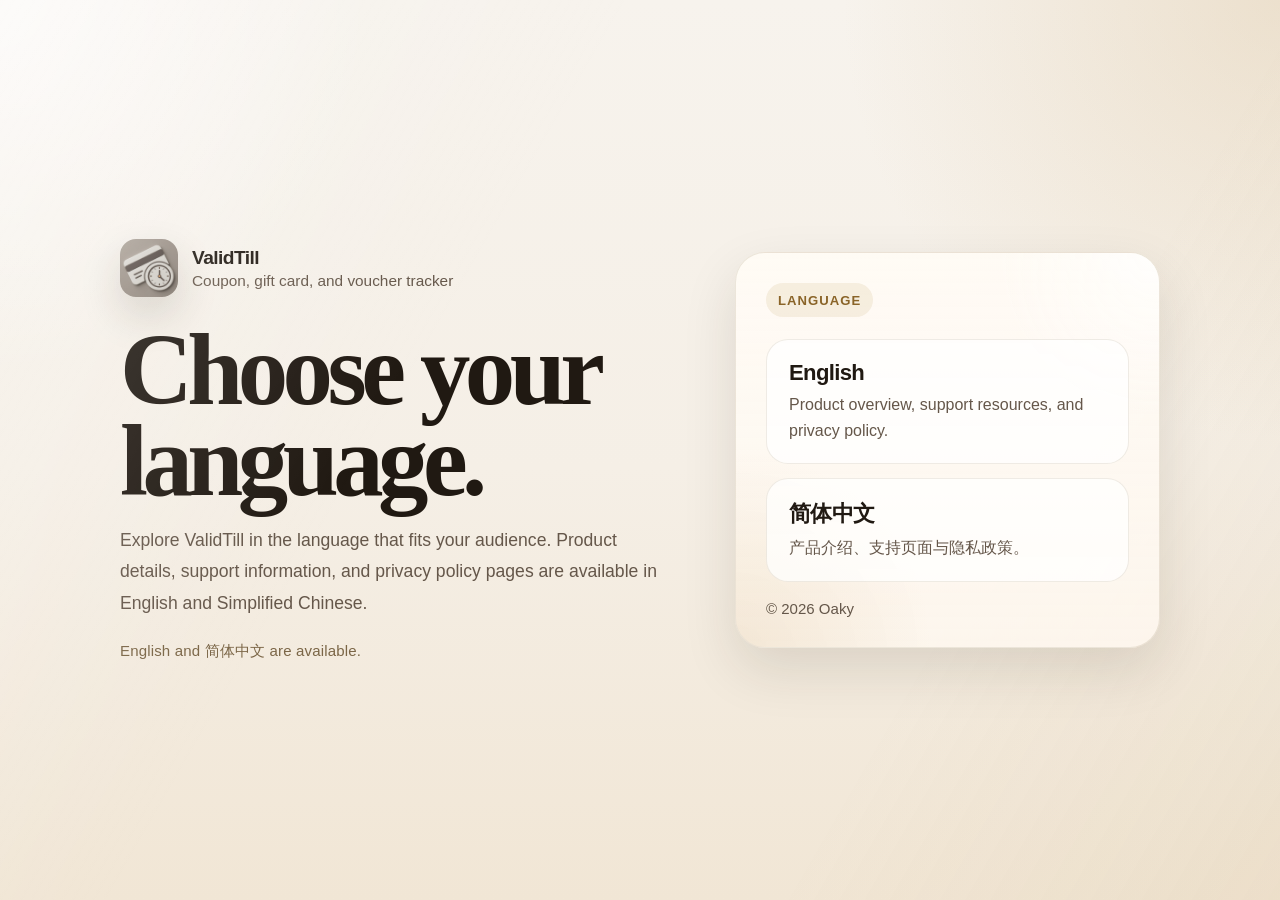
==== index.html @ 7db053ad "add webpage" ====
<!DOCTYPE html>
<html lang="en">
  <head>
    <meta charset="utf-8">
    <meta name="viewport" content="width=device-width, initial-scale=1">
    <title>ValidTill</title>
    <meta
      name="description"
      content="Choose English or Simplified Chinese for ValidTill product, support, and privacy pages."
    >
    <link rel="icon" type="image/png" sizes="32x32" href="assets/favicon-32x32.png">
    <link rel="icon" type="image/png" sizes="16x16" href="assets/favicon-16x16.png">
    <link rel="apple-touch-icon" href="assets/apple-touch-icon.png">
    <link rel="stylesheet" href="assets/styles.css">
    <style>
      .language-gateway {
        min-height: 100vh;
        display: grid;
        place-items: center;
        padding: 32px 20px;
      }

      .gateway-shell {
        width: min(100%, 1040px);
        display: grid;
        grid-template-columns: minmax(0, 1.15fr) minmax(300px, 0.85fr);
        gap: 40px;
        align-items: center;
      }

      .gateway-copy {
        max-width: 560px;
      }

      .gateway-brand {
        display: inline-flex;
        align-items: center;
        gap: 14px;
        margin-bottom: 28px;
      }

      .gateway-brand img {
        width: 58px;
        height: 58px;
        border-radius: 16px;
        box-shadow: 0 18px 42px rgba(42, 31, 16, 0.16);
      }

      .gateway-brand-text {
        display: grid;
        gap: 3px;
      }

      .gateway-brand-text strong {
        font-size: 1.2rem;
        letter-spacing: -0.03em;
      }

      .gateway-brand-text span {
        color: var(--text-muted);
        font-size: 0.96rem;
      }

      .gateway-copy h1 {
        margin: 0 0 18px;
        font-family: var(--font-display);
        font-size: clamp(3.2rem, 8vw, 6.3rem);
        line-height: 0.9;
        letter-spacing: -0.055em;
      }

      .gateway-copy p {
        margin: 0;
        max-width: 34rem;
        color: var(--text-muted);
        font-size: 1.1rem;
        line-height: 1.8;
      }

      .gateway-note {
        margin-top: 22px;
        color: #7b6647;
        font-size: 0.94rem;
        letter-spacing: 0.01em;
      }

      .language-panel {
        position: relative;
        padding: 30px;
        border: 1px solid rgba(123, 98, 62, 0.14);
        border-radius: 30px;
        background: linear-gradient(180deg, rgba(255, 251, 245, 0.95), rgba(255, 248, 240, 0.82));
        box-shadow: 0 22px 54px rgba(42, 31, 16, 0.12);
        overflow: hidden;
      }

      .language-panel::before {
        content: "";
        position: absolute;
        inset: 0;
        pointer-events: none;
        background:
          radial-gradient(circle at top right, rgba(255, 255, 255, 0.72), transparent 28%),
          radial-gradient(circle at bottom left, rgba(183, 139, 66, 0.14), transparent 34%);
      }

      .language-panel-inner {
        position: relative;
        z-index: 1;
      }

      .language-panel-label {
        display: inline-flex;
        align-items: center;
        min-height: 34px;
        padding: 0 12px;
        border-radius: 999px;
        background: rgba(183, 139, 66, 0.12);
        color: #8a6428;
        font-size: 0.82rem;
        font-weight: 700;
        letter-spacing: 0.08em;
        text-transform: uppercase;
      }

      .language-list {
        margin-top: 22px;
        display: grid;
        gap: 14px;
      }

      .language-link {
        display: grid;
        gap: 6px;
        padding: 20px 22px;
        border-radius: 22px;
        background: rgba(255, 255, 255, 0.72);
        border: 1px solid rgba(123, 98, 62, 0.12);
        transition: transform 140ms ease, border-color 140ms ease, background-color 140ms ease, box-shadow 140ms ease;
      }

      .language-link:hover,
      .language-link:focus-visible {
        transform: translateY(-2px);
        border-color: rgba(183, 139, 66, 0.28);
        background: rgba(255, 255, 255, 0.9);
        box-shadow: 0 18px 36px rgba(42, 31, 16, 0.09);
      }

      .language-link strong {
        font-size: 1.38rem;
        letter-spacing: -0.03em;
      }

      .language-link span {
        color: var(--text-muted);
        line-height: 1.6;
      }

      .gateway-footer {
        margin-top: 18px;
        color: var(--text-muted);
        font-size: 0.94rem;
      }

      @media (max-width: 900px) {
        .language-gateway {
          padding: 48px 20px;
        }

        .gateway-shell {
          grid-template-columns: 1fr;
          gap: 28px;
        }

        .gateway-copy h1 {
          font-size: clamp(2.8rem, 16vw, 4.8rem);
        }

        .language-panel {
          padding: 24px;
        }
      }
    </style>
  </head>
  <body>
    <main class="language-gateway">
      <div class="gateway-shell">
        <section class="gateway-copy" aria-labelledby="gateway-title">
          <a class="gateway-brand" href="./" aria-label="ValidTill home">
            <img src="assets/validtill-icon.jpg" alt="ValidTill app icon">
            <div class="gateway-brand-text">
              <strong>ValidTill</strong>
              <span>Coupon, gift card, and voucher tracker</span>
            </div>
          </a>
          <h1 id="gateway-title">Choose your language.</h1>
          <p>
            Explore ValidTill in the language that fits your audience. Product details, support
            information, and privacy policy pages are available in English and Simplified Chinese.
          </p>
          <div class="gateway-note">English and 简体中文 are available.</div>
        </section>

        <section class="language-panel" aria-label="Language selection">
          <div class="language-panel-inner">
            <div class="language-panel-label">Language</div>
            <div class="language-list">
              <a class="language-link" href="en/">
                <strong>English</strong>
                <span>Product overview, support resources, and privacy policy.</span>
              </a>
              <a class="language-link" href="zh/">
                <strong>简体中文</strong>
                <span>产品介绍、支持页面与隐私政策。</span>
              </a>
            </div>
            <div class="gateway-footer">&copy; 2026 Oaky</div>
          </div>
        </section>
      </div>
    </main>
  </body>
</html>
---- assets/styles.css ----
:root {
  --bg: #f5efe6;
  --bg-accent: #efe3d1;
  --surface: rgba(255, 251, 245, 0.84);
  --surface-strong: rgba(255, 251, 245, 0.94);
  --border: rgba(123, 98, 62, 0.18);
  --text: #201912;
  --text-muted: #65574a;
  --gold: #b78b42;
  --gold-soft: #d8c09a;
  --shadow: 0 18px 48px rgba(42, 31, 16, 0.12);
  --radius-lg: 28px;
  --radius-md: 18px;
  --radius-sm: 12px;
  --content-width: 1120px;
  --nav-height: 78px;
  --font-sans: "Avenir Next", "Helvetica Neue", "Segoe UI", sans-serif;
  --font-display: "Iowan Old Style", "Palatino Linotype", "Book Antiqua", serif;
}

* {
  box-sizing: border-box;
}

html {
  scroll-behavior: smooth;
}

body {
  margin: 0;
  min-height: 100vh;
  color: var(--text);
  font-family: var(--font-sans);
  background:
    radial-gradient(circle at top right, rgba(215, 188, 145, 0.34), transparent 28%),
    radial-gradient(circle at top left, rgba(255, 255, 255, 0.62), transparent 24%),
    linear-gradient(180deg, #f7f3ed 0%, var(--bg) 52%, #f1e6d5 100%);
}

body::before {
  content: "";
  position: fixed;
  inset: 0;
  pointer-events: none;
  background:
    linear-gradient(120deg, rgba(255, 255, 255, 0.24), transparent 35%),
    linear-gradient(300deg, rgba(183, 139, 66, 0.08), transparent 28%);
}

a {
  color: inherit;
  text-decoration: none;
}

img {
  max-width: 100%;
  display: block;
}

.page-shell {
  width: min(calc(100% - 32px), var(--content-width));
  margin: 0 auto;
}

.site-header {
  position: sticky;
  top: 0;
  z-index: 20;
  backdrop-filter: blur(20px);
  background: rgba(247, 243, 237, 0.72);
  border-bottom: 1px solid rgba(123, 98, 62, 0.08);
}

.site-header__inner {
  width: min(calc(100% - 32px), var(--content-width));
  min-height: var(--nav-height);
  margin: 0 auto;
  display: flex;
  align-items: center;
  justify-content: space-between;
  gap: 16px;
}

.brand {
  display: inline-flex;
  align-items: center;
  gap: 14px;
  min-width: 0;
}

.brand__icon {
  width: 46px;
  height: 46px;
  border-radius: 12px;
  box-shadow: 0 10px 28px rgba(42, 31, 16, 0.16);
}

.brand__wordmark {
  display: flex;
  flex-direction: column;
  gap: 2px;
}

.brand__name {
  font-size: 1.1rem;
  font-weight: 700;
  letter-spacing: -0.02em;
}

.brand__tag {
  color: var(--text-muted);
  font-size: 0.9rem;
}

.header-links {
  display: flex;
  flex-wrap: wrap;
  align-items: center;
  justify-content: flex-end;
  gap: 10px;
}

.header-links a {
  padding: 10px 14px;
  border-radius: 999px;
  color: var(--text-muted);
  transition: background-color 120ms ease, color 120ms ease, transform 120ms ease;
}

.header-links a:hover,
.header-links a:focus-visible {
  background: rgba(255, 255, 255, 0.72);
  color: var(--text);
  transform: translateY(-1px);
}

.header-links .is-active {
  background: rgba(183, 139, 66, 0.14);
  color: var(--text);
}

.main {
  padding: 42px 0 72px;
}

.hero {
  display: grid;
  grid-template-columns: minmax(0, 1.15fr) minmax(300px, 0.85fr);
  gap: 28px;
  align-items: stretch;
  margin-bottom: 28px;
}

.panel {
  background: linear-gradient(180deg, var(--surface-strong), var(--surface));
  border: 1px solid var(--border);
  border-radius: var(--radius-lg);
  box-shadow: var(--shadow);
}

.hero__content {
  padding: 42px;
}

.eyebrow {
  display: inline-flex;
  align-items: center;
  gap: 8px;
  padding: 8px 12px;
  border-radius: 999px;
  background: rgba(183, 139, 66, 0.12);
  color: #8a6428;
  font-size: 0.86rem;
  font-weight: 700;
  letter-spacing: 0.04em;
  text-transform: uppercase;
}

.hero h1,
.section-header h1,
.section-header h2 {
  margin: 18px 0 14px;
  font-family: var(--font-display);
  font-size: clamp(2.3rem, 5vw, 4.2rem);
  line-height: 0.95;
  letter-spacing: -0.04em;
}

.hero p,
.section-header p,
.card p,
.faq p,
.policy p,
.policy li,
.support-list li {
  color: var(--text-muted);
  font-size: 1.05rem;
  line-height: 1.72;
}

.hero-actions,
.link-grid {
  display: flex;
  flex-wrap: wrap;
  gap: 12px;
  margin-top: 28px;
}

.button-link,
.ghost-link {
  display: inline-flex;
  align-items: center;
  justify-content: center;
  gap: 8px;
  min-height: 48px;
  padding: 0 18px;
  border-radius: 999px;
  font-weight: 700;
  transition: transform 120ms ease, box-shadow 120ms ease, background-color 120ms ease;
}

.button-link {
  color: #17120c;
  background: linear-gradient(180deg, #efd8b4, #d7b274);
  box-shadow: 0 14px 28px rgba(183, 139, 66, 0.22);
}

.button-link:hover,
.button-link:focus-visible {
  transform: translateY(-1px);
  box-shadow: 0 16px 32px rgba(183, 139, 66, 0.28);
}

.ghost-link {
  color: var(--text);
  background: rgba(255, 255, 255, 0.64);
  border: 1px solid rgba(123, 98, 62, 0.14);
}

.ghost-link:hover,
.ghost-link:focus-visible {
  transform: translateY(-1px);
  background: rgba(255, 255, 255, 0.82);
}

.hero__visual {
  padding: 24px;
  display: flex;
  align-items: stretch;
}

.hero-card {
  position: relative;
  flex: 1;
  overflow: hidden;
  border-radius: calc(var(--radius-lg) - 6px);
  background:
    radial-gradient(circle at top right, rgba(255, 255, 255, 0.8), transparent 35%),
    linear-gradient(150deg, #1f1a15 0%, #3b3128 48%, #816137 100%);
  padding: 28px;
  color: #f8f2e9;
}

.hero-card::after {
  content: "";
  position: absolute;
  width: 220px;
  height: 220px;
  right: -70px;
  bottom: -110px;
  border-radius: 50%;
  background: rgba(255, 255, 255, 0.1);
}

.hero-card h2 {
  margin: 10px 0 10px;
  font-size: 1.9rem;
  line-height: 1.08;
  letter-spacing: -0.03em;
}

.hero-card p {
  max-width: 34ch;
  color: rgba(248, 242, 233, 0.82);
}

.metric-grid,
.card-grid {
  display: grid;
  gap: 18px;
  margin-top: 28px;
}

.metric-grid {
  grid-template-columns: repeat(3, minmax(0, 1fr));
}

.metric {
  padding: 20px;
  border-radius: var(--radius-md);
  background: rgba(255, 255, 255, 0.56);
  border: 1px solid rgba(123, 98, 62, 0.12);
}

.metric strong {
  display: block;
  margin-bottom: 6px;
  font-size: 1.55rem;
  letter-spacing: -0.03em;
}

.metric span {
  color: var(--text-muted);
  font-size: 0.95rem;
}

.card-grid {
  grid-template-columns: repeat(3, minmax(0, 1fr));
}

.card {
  padding: 24px;
  border-radius: var(--radius-md);
  background: linear-gradient(180deg, rgba(255, 255, 255, 0.72), rgba(255, 255, 255, 0.56));
  border: 1px solid rgba(123, 98, 62, 0.12);
}

.card h3 {
  margin: 0 0 10px;
  font-size: 1.18rem;
  letter-spacing: -0.02em;
}

.section {
  margin-top: 24px;
  padding: 34px;
}

.section-header {
  max-width: 70ch;
  margin-bottom: 24px;
}

.section-header h2,
.section-header h1 {
  font-size: clamp(2rem, 4vw, 3rem);
}

.support-list,
.policy-list {
  display: grid;
  gap: 14px;
  padding-left: 22px;
}

.support-layout {
  display: grid;
  grid-template-columns: minmax(0, 0.95fr) minmax(280px, 0.65fr);
  gap: 24px;
}

.faq-list {
  display: grid;
  gap: 14px;
}

.faq {
  padding: 22px;
  border-radius: var(--radius-md);
  background: rgba(255, 255, 255, 0.56);
  border: 1px solid rgba(123, 98, 62, 0.12);
}

.faq h3,
.policy h2,
.policy h3 {
  margin: 0 0 10px;
  letter-spacing: -0.02em;
}

.policy h3:not(:first-child) {
  margin-top: 22px;
}

.policy-meta {
  color: var(--text-muted);
  font-size: 0.96rem;
}

.policy-blocks {
  display: grid;
  gap: 18px;
}

.policy {
  padding: 24px;
  border-radius: var(--radius-md);
  background: rgba(255, 255, 255, 0.58);
  border: 1px solid rgba(123, 98, 62, 0.12);
}

.policy ul {
  margin: 0;
  padding-left: 22px;
}

.callout {
  padding: 24px;
  border-radius: var(--radius-md);
  background: linear-gradient(180deg, rgba(242, 227, 201, 0.6), rgba(255, 255, 255, 0.52));
  border: 1px solid rgba(183, 139, 66, 0.2);
}

.callout h3 {
  margin: 0 0 10px;
  font-size: 1.2rem;
  letter-spacing: -0.02em;
}

.footer {
  padding: 28px 0 44px;
  color: var(--text-muted);
  font-size: 0.96rem;
}

.footer__inner {
  width: min(calc(100% - 32px), var(--content-width));
  margin: 0 auto;
  display: flex;
  flex-wrap: wrap;
  align-items: center;
  justify-content: space-between;
  gap: 16px;
}

.footer-links {
  display: flex;
  flex-wrap: wrap;
  gap: 12px;
}

@media (max-width: 980px) {
  .hero,
  .support-layout,
  .card-grid {
    grid-template-columns: 1fr;
  }

  .metric-grid {
    grid-template-columns: 1fr;
  }

  .hero__content,
  .section,
  .hero__visual {
    padding: 26px;
  }

  .hero h1,
  .section-header h1,
  .section-header h2 {
    line-height: 1;
  }
}

@media (max-width: 720px) {
  .site-header__inner {
    padding: 14px 0;
    align-items: flex-start;
    flex-direction: column;
  }

  .header-links {
    width: 100%;
    justify-content: flex-start;
  }

  .main {
    padding-top: 28px;
  }

  .brand__tag {
    font-size: 0.84rem;
  }

  .hero-card h2 {
    font-size: 1.55rem;
  }

  .hero p,
  .section-header p,
  .card p,
  .faq p,
  .policy p,
  .policy li,
  .support-list li {
    font-size: 1rem;
  }
}
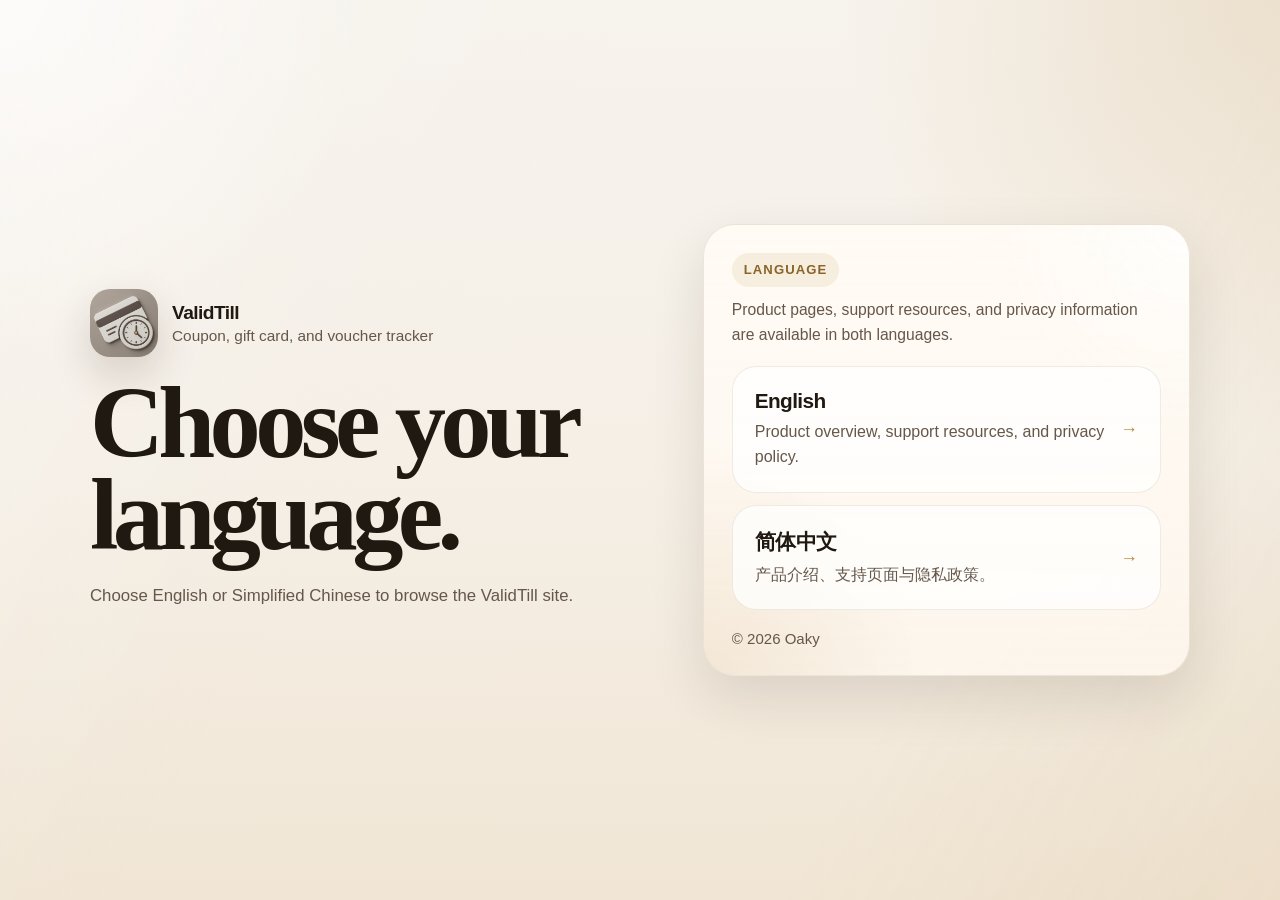
==== commit bfe17a8f: "simplify" ====
--- a/index.html
+++ b/index.html
@@ -3,46 +3,86 @@
   <head>
     <meta charset="utf-8">
     <meta name="viewport" content="width=device-width, initial-scale=1">
-    <title>ValidTill</title>
+    <title>ValidTill | Choose your language</title>
     <meta
       name="description"
       content="Choose English or Simplified Chinese for ValidTill product, support, and privacy pages."
     >
+    <meta name="robots" content="index,follow,max-image-preview:large">
+    <meta name="theme-color" content="#f5efe6">
+    <link rel="canonical" href="https://validtill.oaky.ltd/">
+    <link rel="alternate" hreflang="en" href="https://validtill.oaky.ltd/en/">
+    <link rel="alternate" hreflang="zh-Hans" href="https://validtill.oaky.ltd/zh/">
+    <link rel="alternate" hreflang="x-default" href="https://validtill.oaky.ltd/">
+    <meta property="og:site_name" content="ValidTill">
+    <meta property="og:type" content="website">
+    <meta property="og:locale" content="en_US">
+    <meta property="og:locale:alternate" content="zh_CN">
+    <meta property="og:title" content="ValidTill | Choose your language">
+    <meta
+      property="og:description"
+      content="Choose English or Simplified Chinese for the ValidTill product, support, and privacy pages."
+    >
+    <meta property="og:url" content="https://validtill.oaky.ltd/">
+    <meta property="og:image" content="https://validtill.oaky.ltd/assets/social-preview-en.jpg">
+    <meta property="og:image:alt" content="ValidTill social preview image with the app logo">
+    <meta name="twitter:card" content="summary_large_image">
+    <meta name="twitter:title" content="ValidTill | Choose your language">
+    <meta
+      name="twitter:description"
+      content="Choose English or Simplified Chinese for the ValidTill product, support, and privacy pages."
+    >
+    <meta name="twitter:image" content="https://validtill.oaky.ltd/assets/social-preview-en.jpg">
+    <meta property="og:image:width" content="1200">
+    <meta property="og:image:height" content="630">
+    <meta name="twitter:image:alt" content="ValidTill social preview image with the app logo">
     <link rel="icon" type="image/png" sizes="32x32" href="assets/favicon-32x32.png">
     <link rel="icon" type="image/png" sizes="16x16" href="assets/favicon-16x16.png">
     <link rel="apple-touch-icon" href="assets/apple-touch-icon.png">
     <link rel="stylesheet" href="assets/styles.css">
+    <script type="application/ld+json">
+      {
+        "@context": "https://schema.org",
+        "@type": "WebSite",
+        "name": "ValidTill",
+        "url": "https://validtill.oaky.ltd/",
+        "inLanguage": ["en", "zh-Hans"],
+        "description": "Choose English or Simplified Chinese for the ValidTill product, support, and privacy pages."
+      }
+    </script>
     <style>
       .language-gateway {
-        min-height: 100vh;
+        min-height: 100svh;
         display: grid;
         place-items: center;
         padding: 32px 20px;
       }
 
       .gateway-shell {
-        width: min(100%, 1040px);
-        display: grid;
-        grid-template-columns: minmax(0, 1.15fr) minmax(300px, 0.85fr);
-        gap: 40px;
+        width: min(100%, 1100px);
+        display: grid;
+        grid-template-columns: minmax(0, 0.96fr) minmax(320px, 0.84fr);
+        gap: 56px;
         align-items: center;
       }
 
       .gateway-copy {
-        max-width: 560px;
+        max-width: 520px;
+        display: grid;
+        gap: 20px;
       }
 
       .gateway-brand {
         display: inline-flex;
         align-items: center;
         gap: 14px;
-        margin-bottom: 28px;
+        margin-bottom: 0;
       }
 
       .gateway-brand img {
-        width: 58px;
-        height: 58px;
-        border-radius: 16px;
+        width: 68px;
+        height: 68px;
+        border-radius: 20px;
         box-shadow: 0 18px 42px rgba(42, 31, 16, 0.16);
       }
 
@@ -62,9 +102,9 @@
       }
 
       .gateway-copy h1 {
-        margin: 0 0 18px;
+        margin: 0;
         font-family: var(--font-display);
-        font-size: clamp(3.2rem, 8vw, 6.3rem);
+        font-size: clamp(3.2rem, 8vw, 6.5rem);
         line-height: 0.9;
         letter-spacing: -0.055em;
       }
@@ -73,22 +113,15 @@
         margin: 0;
         max-width: 34rem;
         color: var(--text-muted);
-        font-size: 1.1rem;
-        line-height: 1.8;
-      }
-
-      .gateway-note {
-        margin-top: 22px;
-        color: #7b6647;
-        font-size: 0.94rem;
-        letter-spacing: 0.01em;
+        font-size: 1.05rem;
+        line-height: 1.75;
       }
 
       .language-panel {
         position: relative;
-        padding: 30px;
+        padding: 28px;
         border: 1px solid rgba(123, 98, 62, 0.14);
-        border-radius: 30px;
+        border-radius: 32px;
         background: linear-gradient(180deg, rgba(255, 251, 245, 0.95), rgba(255, 248, 240, 0.82));
         box-shadow: 0 22px 54px rgba(42, 31, 16, 0.12);
         overflow: hidden;
@@ -123,17 +156,25 @@
         text-transform: uppercase;
       }
 
+      .language-panel__intro {
+        margin: 10px 0 0;
+        color: var(--text-muted);
+        font-size: 0.98rem;
+        line-height: 1.62;
+      }
+
       .language-list {
-        margin-top: 22px;
-        display: grid;
-        gap: 14px;
+        margin-top: 18px;
+        display: grid;
+        gap: 12px;
       }
 
       .language-link {
+        position: relative;
         display: grid;
         gap: 6px;
-        padding: 20px 22px;
-        border-radius: 22px;
+        padding: 22px 54px 22px 22px;
+        border-radius: 24px;
         background: rgba(255, 255, 255, 0.72);
         border: 1px solid rgba(123, 98, 62, 0.12);
         transition: transform 140ms ease, border-color 140ms ease, background-color 140ms ease, box-shadow 140ms ease;
@@ -147,8 +188,19 @@
         box-shadow: 0 18px 36px rgba(42, 31, 16, 0.09);
       }
 
+      .language-link::after {
+        content: "→";
+        position: absolute;
+        top: 50%;
+        right: 22px;
+        transform: translateY(-50%);
+        color: var(--gold);
+        font-size: 1.1rem;
+        font-weight: 700;
+      }
+
       .language-link strong {
-        font-size: 1.38rem;
+        font-size: 1.3rem;
         letter-spacing: -0.03em;
       }
 
@@ -158,9 +210,29 @@
       }
 
       .gateway-footer {
-        margin-top: 18px;
+        margin-top: 20px;
         color: var(--text-muted);
         font-size: 0.94rem;
+      }
+
+      @keyframes gateway-rise-up {
+        from {
+          opacity: 0;
+          transform: translateY(16px);
+        }
+
+        to {
+          opacity: 1;
+          transform: translateY(0);
+        }
+      }
+
+      .gateway-copy {
+        animation: gateway-rise-up 640ms ease both;
+      }
+
+      .language-panel {
+        animation: gateway-rise-up 640ms ease 100ms both;
       }
 
       @media (max-width: 900px) {
@@ -179,6 +251,41 @@
 
         .language-panel {
           padding: 24px;
+        }
+      }
+
+      @media (max-width: 640px) {
+        .gateway-shell {
+          gap: 22px;
+        }
+
+        .gateway-brand img {
+          width: 60px;
+          height: 60px;
+          border-radius: 17px;
+        }
+
+        .language-panel {
+          padding: 20px;
+        }
+
+        .language-link {
+          padding: 20px 50px 20px 18px;
+        }
+
+        .language-link::after {
+          right: 18px;
+        }
+      }
+
+      @media (prefers-reduced-motion: reduce) {
+        .gateway-copy,
+        .language-panel {
+          animation: none;
+        }
+
+        .language-link {
+          transition: background-color 140ms ease, border-color 140ms ease;
         }
       }
     </style>
@@ -196,15 +303,17 @@
           </a>
           <h1 id="gateway-title">Choose your language.</h1>
           <p>
-            Explore ValidTill in the language that fits your audience. Product details, support
-            information, and privacy policy pages are available in English and Simplified Chinese.
+            Choose English or Simplified Chinese to browse the ValidTill site.
           </p>
-          <div class="gateway-note">English and 简体中文 are available.</div>
         </section>
 
         <section class="language-panel" aria-label="Language selection">
           <div class="language-panel-inner">
             <div class="language-panel-label">Language</div>
+            <p class="language-panel__intro">
+              Product pages, support resources, and privacy information are available in both
+              languages.
+            </p>
             <div class="language-list">
               <a class="language-link" href="en/">
                 <strong>English</strong>
--- a/assets/styles.css
+++ b/assets/styles.css
@@ -86,6 +86,7 @@
   align-items: center;
   gap: 14px;
   min-width: 0;
+  flex: 1 1 auto;
 }
 
 .brand__icon {
@@ -99,6 +100,7 @@
   display: flex;
   flex-direction: column;
   gap: 2px;
+  min-width: 0;
 }
 
 .brand__name {
@@ -114,27 +116,145 @@
 
 .header-links {
   display: flex;
-  flex-wrap: wrap;
+  flex-wrap: nowrap;
   align-items: center;
   justify-content: flex-end;
   gap: 10px;
-}
-
-.header-links a {
+  min-width: 0;
+}
+
+.header-links a,
+.header-language {
+  display: inline-flex;
+  align-items: center;
+  justify-content: center;
   padding: 10px 14px;
   border-radius: 999px;
   color: var(--text-muted);
   transition: background-color 120ms ease, color 120ms ease, transform 120ms ease;
+  white-space: nowrap;
 }
 
 .header-links a:hover,
-.header-links a:focus-visible {
+.header-links a:focus-visible,
+.header-language:hover,
+.header-language:focus-visible {
   background: rgba(255, 255, 255, 0.72);
   color: var(--text);
   transform: translateY(-1px);
 }
 
 .header-links .is-active {
+  background: rgba(183, 139, 66, 0.14);
+  color: var(--text);
+}
+
+.header-actions {
+  display: flex;
+  align-items: center;
+  justify-content: flex-end;
+  gap: 10px;
+  min-width: 0;
+  flex: 0 0 auto;
+}
+
+.header-menu {
+  position: relative;
+  display: none;
+  flex: 0 0 auto;
+}
+
+.header-menu > summary {
+  list-style: none;
+}
+
+.header-menu > summary::-webkit-details-marker {
+  display: none;
+}
+
+.header-menu__trigger {
+  display: inline-flex;
+  align-items: center;
+  justify-content: center;
+  width: 44px;
+  height: 44px;
+  padding: 0;
+  border-radius: 14px;
+  border: 1px solid rgba(123, 98, 62, 0.14);
+  background: rgba(255, 255, 255, 0.64);
+  color: var(--text);
+  cursor: pointer;
+  transition: background-color 120ms ease, border-color 120ms ease, color 120ms ease, transform 120ms ease;
+}
+
+.header-menu__trigger:hover,
+.header-menu__trigger:focus-visible {
+  background: rgba(255, 255, 255, 0.84);
+  transform: translateY(-1px);
+}
+
+.header-menu[open] > .header-menu__trigger {
+  background: rgba(183, 139, 66, 0.14);
+  border-color: rgba(183, 139, 66, 0.22);
+  color: #8a6428;
+}
+
+.header-menu__bars {
+  width: 18px;
+  display: grid;
+  gap: 3px;
+}
+
+.header-menu__bars span {
+  display: block;
+  height: 2px;
+  border-radius: 999px;
+  background: currentColor;
+}
+
+.header-menu__panel {
+  position: absolute;
+  top: calc(100% + 12px);
+  right: 0;
+  width: 184px;
+  padding: 8px;
+  border-radius: 20px;
+  background: linear-gradient(180deg, rgba(255, 251, 245, 0.98), rgba(255, 248, 239, 0.92));
+  border: 1px solid rgba(123, 98, 62, 0.14);
+  box-shadow: 0 24px 52px rgba(42, 31, 16, 0.18);
+  opacity: 0;
+  transform: translateY(-8px) scale(0.98);
+  visibility: hidden;
+  pointer-events: none;
+  z-index: 30;
+  transition: opacity 160ms ease, transform 160ms ease, visibility 0s linear 160ms;
+}
+
+.header-menu[open] .header-menu__panel {
+  opacity: 1;
+  transform: translateY(0) scale(1);
+  visibility: visible;
+  pointer-events: auto;
+  transition: opacity 160ms ease, transform 160ms ease;
+}
+
+.header-menu__panel a {
+  display: flex;
+  align-items: center;
+  min-height: 40px;
+  padding: 0 12px;
+  border-radius: 12px;
+  color: var(--text-muted);
+  transition: background-color 120ms ease, color 120ms ease;
+}
+
+.header-menu__panel a:hover,
+.header-menu__panel a:focus-visible {
+  background: rgba(255, 255, 255, 0.82);
+  color: var(--text);
+}
+
+.header-menu__panel .is-active {
   background: rgba(183, 139, 66, 0.14);
   color: var(--text);
 }
@@ -202,8 +322,19 @@
 .link-grid {
   display: flex;
   flex-wrap: wrap;
+  align-items: flex-start;
   gap: 12px;
   margin-top: 28px;
+}
+
+.hero-note {
+  max-width: 46ch;
+  margin-top: 18px;
+  padding-left: 14px;
+  border-left: 3px solid rgba(183, 139, 66, 0.32);
+  color: var(--text-muted);
+  font-size: 0.98rem;
+  line-height: 1.68;
 }
 
 .button-link,
@@ -219,6 +350,13 @@
   transition: transform 120ms ease, box-shadow 120ms ease, background-color 120ms ease;
 }
 
+button.button-link {
+  appearance: none;
+  border: 0;
+  cursor: pointer;
+  font: inherit;
+}
+
 .button-link {
   color: #17120c;
   background: linear-gradient(180deg, #efd8b4, #d7b274);
@@ -241,6 +379,75 @@
 .ghost-link:focus-visible {
   transform: translateY(-1px);
   background: rgba(255, 255, 255, 0.82);
+}
+
+.download-qr {
+  position: relative;
+  display: inline-flex;
+  flex-direction: column;
+  align-items: flex-start;
+}
+
+.download-qr > summary {
+  list-style: none;
+}
+
+.download-qr > summary::-webkit-details-marker {
+  display: none;
+}
+
+.download-qr__trigger {
+  min-width: 160px;
+}
+
+.download-qr__panel {
+  position: absolute;
+  left: 0;
+  bottom: calc(100% + 14px);
+  width: min(320px, calc(100vw - 32px));
+  padding: 18px;
+  border-radius: 24px;
+  background: linear-gradient(180deg, rgba(255, 251, 245, 0.98), rgba(255, 248, 239, 0.92));
+  border: 1px solid rgba(123, 98, 62, 0.14);
+  box-shadow: 0 24px 52px rgba(42, 31, 16, 0.18);
+  opacity: 0;
+  transform: translateY(8px) scale(0.98);
+  visibility: hidden;
+  pointer-events: none;
+  z-index: 10;
+  transition: opacity 160ms ease, transform 160ms ease, visibility 0s linear 160ms;
+}
+
+.download-qr[open] .download-qr__panel {
+  opacity: 1;
+  transform: translateY(0) scale(1);
+  visibility: visible;
+  pointer-events: auto;
+  transition: opacity 160ms ease, transform 160ms ease;
+}
+
+.download-qr__panel img {
+  display: block;
+  width: 100%;
+  max-width: 220px;
+  margin: 0 auto 14px;
+  padding: 12px;
+  border-radius: 20px;
+  background: #ffffff;
+}
+
+.download-qr__panel p {
+  margin: 0;
+  color: var(--text-muted);
+  font-size: 0.96rem;
+  line-height: 1.6;
+  text-align: center;
+}
+
+.download-qr > summary.button-link:hover,
+.download-qr > summary.button-link:focus-visible {
+  transform: translateY(-1px);
+  box-shadow: 0 16px 32px rgba(183, 139, 66, 0.28);
 }
 
 .hero__visual {
@@ -318,6 +525,98 @@
   grid-template-columns: repeat(3, minmax(0, 1fr));
 }
 
+.membership-grid {
+  display: grid;
+  grid-template-columns: repeat(2, minmax(0, 1fr));
+  gap: 18px;
+}
+
+.membership-plan {
+  padding: 26px;
+  border-radius: var(--radius-md);
+  background: linear-gradient(180deg, rgba(255, 255, 255, 0.72), rgba(255, 255, 255, 0.56));
+  border: 1px solid rgba(123, 98, 62, 0.12);
+  box-shadow: 0 14px 32px rgba(42, 31, 16, 0.06);
+  transition: transform 140ms ease, box-shadow 140ms ease, border-color 140ms ease;
+}
+
+.membership-plan:hover,
+.membership-plan:focus-within {
+  transform: translateY(-2px);
+  box-shadow: 0 18px 36px rgba(42, 31, 16, 0.09);
+}
+
+.membership-plan--pro {
+  background:
+    radial-gradient(circle at top right, rgba(255, 255, 255, 0.7), transparent 32%),
+    linear-gradient(180deg, rgba(242, 227, 201, 0.72), rgba(255, 255, 255, 0.58));
+  border-color: rgba(183, 139, 66, 0.22);
+}
+
+.membership-plan__label {
+  display: inline-flex;
+  align-items: center;
+  min-height: 30px;
+  padding: 0 11px;
+  border-radius: 999px;
+  background: rgba(123, 98, 62, 0.1);
+  color: #7b5e28;
+  font-size: 0.8rem;
+  font-weight: 700;
+  letter-spacing: 0.06em;
+}
+
+.membership-plan__label--pro {
+  background: rgba(183, 139, 66, 0.16);
+  color: #8a6428;
+}
+
+.membership-plan h3 {
+  margin: 16px 0 10px;
+  font-size: 1.42rem;
+  line-height: 1.1;
+  letter-spacing: -0.03em;
+}
+
+.membership-plan p {
+  margin: 0;
+  color: var(--text-muted);
+  line-height: 1.68;
+}
+
+.membership-list {
+  display: grid;
+  gap: 12px;
+  margin: 18px 0 0;
+  padding: 0;
+  list-style: none;
+}
+
+.membership-list li {
+  position: relative;
+  padding-left: 18px;
+  color: var(--text-muted);
+  line-height: 1.65;
+}
+
+.membership-list li::before {
+  content: "";
+  position: absolute;
+  left: 0;
+  top: 0.75em;
+  width: 6px;
+  height: 6px;
+  border-radius: 50%;
+  background: var(--gold);
+  box-shadow: 0 0 0 4px rgba(183, 139, 66, 0.12);
+}
+
+.membership-note {
+  margin-top: 14px;
+  color: var(--text-muted);
+  font-size: 0.94rem;
+}
+
 .card {
   padding: 24px;
   border-radius: var(--radius-md);
@@ -439,10 +738,35 @@
   gap: 12px;
 }
 
+@keyframes rise-up {
+  from {
+    opacity: 0;
+    transform: translateY(12px);
+  }
+
+  to {
+    opacity: 1;
+    transform: translateY(0);
+  }
+}
+
+.hero__content {
+  animation: rise-up 620ms ease both;
+}
+
+.hero__visual {
+  animation: rise-up 620ms ease 90ms both;
+}
+
+.section--membership {
+  animation: rise-up 620ms ease 150ms both;
+}
+
 @media (max-width: 980px) {
   .hero,
   .support-layout,
-  .card-grid {
+  .card-grid,
+  .membership-grid {
     grid-template-columns: 1fr;
   }
 
@@ -456,6 +780,10 @@
     padding: 26px;
   }
 
+  .download-qr__panel {
+    width: min(300px, calc(100vw - 32px));
+  }
+
   .hero h1,
   .section-header h1,
   .section-header h2 {
@@ -463,32 +791,55 @@
   }
 }
 
-@media (max-width: 720px) {
+@media (max-width: 800px) {
   .site-header__inner {
-    padding: 14px 0;
-    align-items: flex-start;
-    flex-direction: column;
-  }
-
-  .header-links {
-    width: 100%;
-    justify-content: flex-start;
+    min-height: 68px;
+    padding: 12px 0;
+  }
+
+  .brand__icon {
+    width: 40px;
+    height: 40px;
+    border-radius: 11px;
+  }
+
+  .brand__name {
+    font-size: 1rem;
+  }
+
+  .brand__tag {
+    display: none;
+  }
+
+  .header-links--desktop {
+    display: none;
+  }
+
+  .header-menu {
+    display: block;
+  }
+
+  .header-actions {
+    gap: 8px;
+  }
+
+  .header-language {
+    min-height: 42px;
+    padding: 9px 12px;
+    font-size: 0.94rem;
   }
 
   .main {
     padding-top: 28px;
   }
 
-  .brand__tag {
-    font-size: 0.84rem;
-  }
-
   .hero-card h2 {
     font-size: 1.55rem;
   }
 
   .hero p,
   .section-header p,
+  .hero-note,
   .card p,
   .faq p,
   .policy p,
@@ -497,3 +848,35 @@
     font-size: 1rem;
   }
 }
+
+@media (max-width: 720px) {
+  .hero-card h2 {
+    font-size: 1.5rem;
+  }
+
+  .hero p,
+  .section-header p,
+  .hero-note,
+  .card p,
+  .faq p,
+  .policy p,
+  .policy li,
+  .support-list li {
+    font-size: 1rem;
+  }
+}
+
+@media (prefers-reduced-motion: reduce) {
+  html {
+    scroll-behavior: auto;
+  }
+
+  *,
+  *::before,
+  *::after {
+    animation-duration: 0.001ms !important;
+    animation-iteration-count: 1 !important;
+    transition-duration: 0.001ms !important;
+    scroll-behavior: auto !important;
+  }
+}
